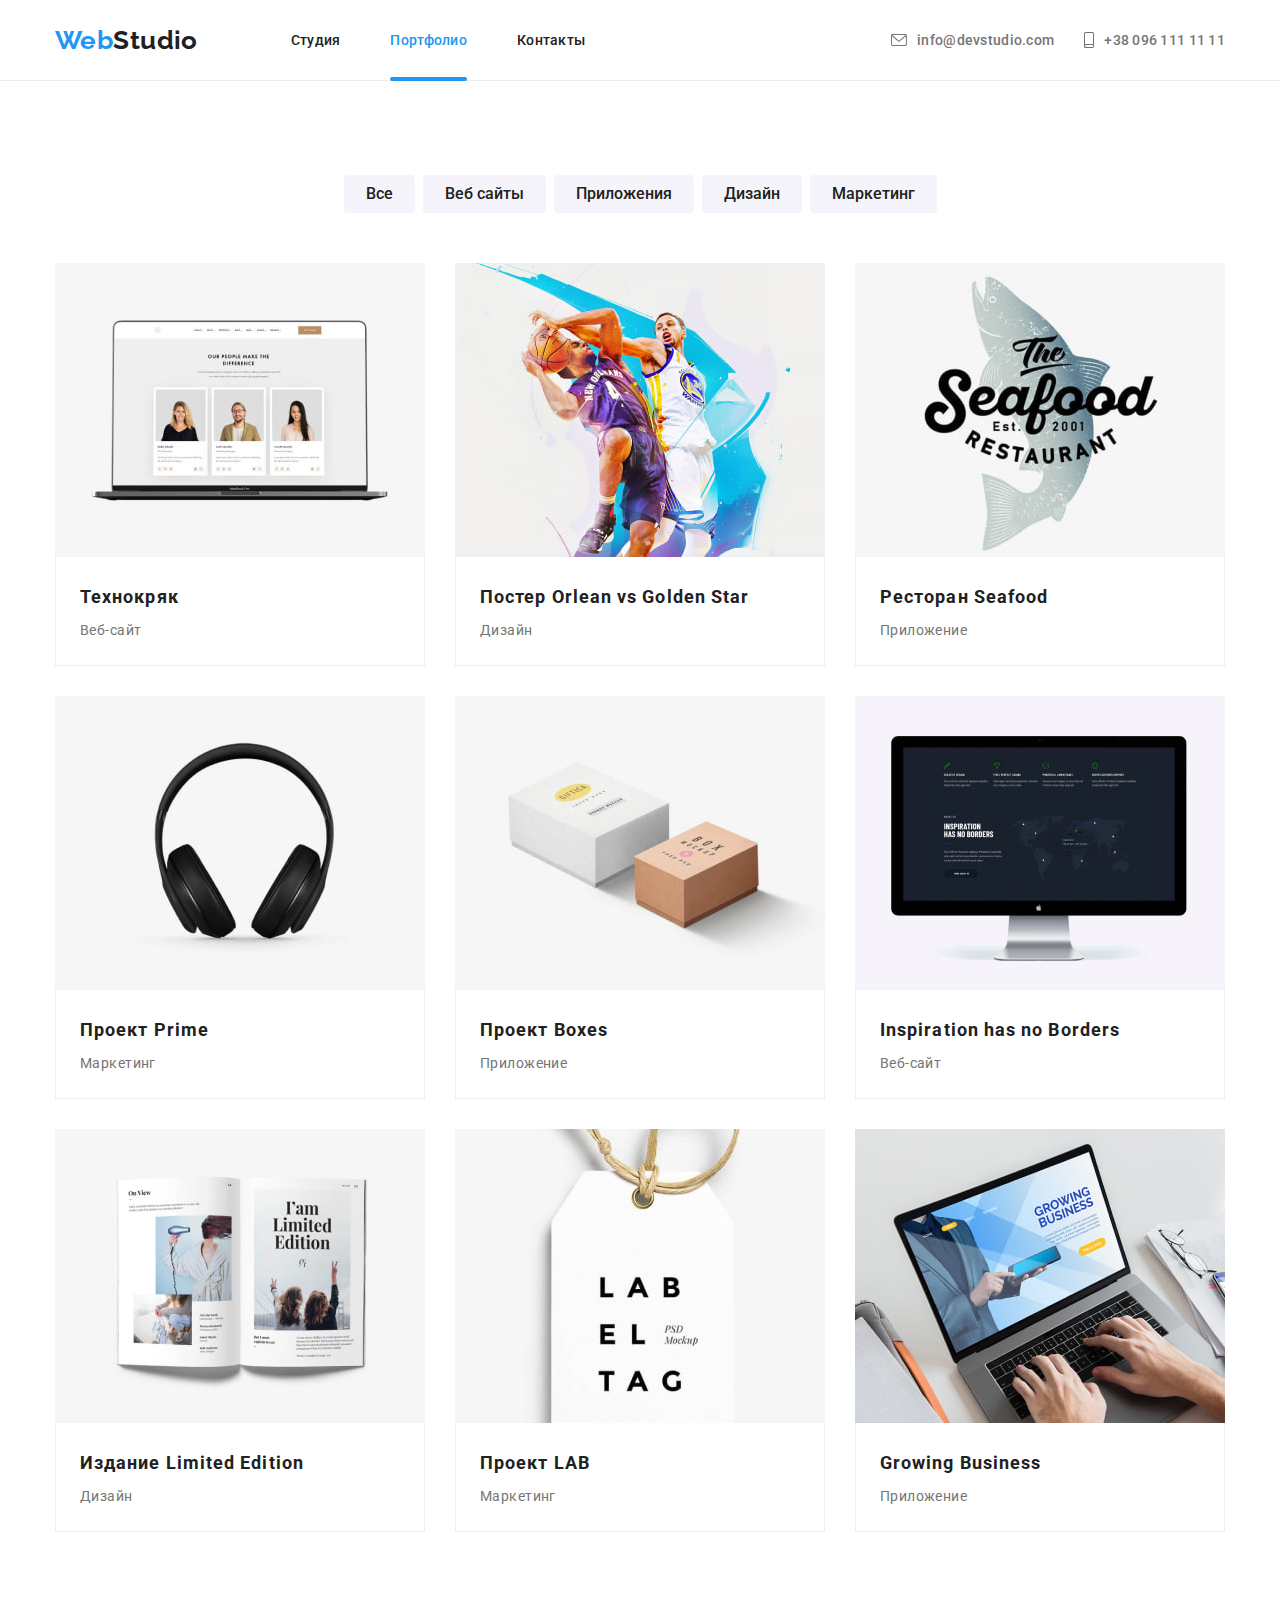
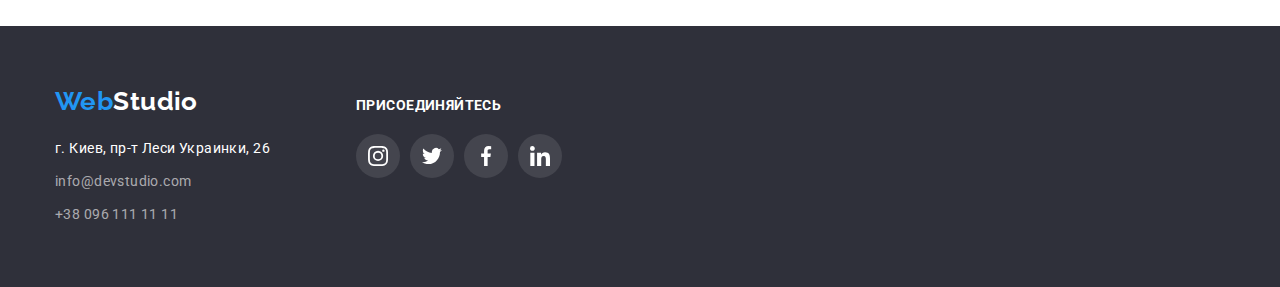
==== portfolio.html @ 764112bd "Initial commit" ====
<!DOCTYPE html>
<html lang="ru">
  <head>
    <meta charset="UTF-8" />
    <meta http-equiv="X-UA-Compatible" content="IE=edge" />
    <meta name="viewport" content="width=device-width, initial-scale=1.0" />
    <title>Портфолио</title>
    <link
      href="https://fonts.googleapis.com/css2?family=Raleway:wght@700&family=Roboto:wght@400;500;700;900&display=swap"
      rel="stylesheet"
    />
    <link
      rel="stylesheet"
      href="https://cdnjs.cloudflare.com/ajax/libs/modern-normalize/1.1.0/modern-normalize.min.css"
    />
    <link rel="stylesheet" href="./css/styles.css" />
  </head>
  <body class="body">
    <header class="headder">
      <div class="container header-nav">
        <nav class="nav">
          <a class="logo" href="index.html"
            ><span class="accent-logo" lang="en">Web</span><span lang="en">Studio</span>
          </a>

          <ul class="site-nav">
            <li class="nav-item"><a class="link" href="./index.html">Студия</a></li>
            <li class="nav-item"><a class="link activ" href="./portfolio.html">Портфолио</a></li>
            <li class="nav-item"><a class="link" href="">Контакты</a></li>
          </ul>
        </nav>
        <ul class="contact">
          <li class="contact-item">
            <a class="link" href="emailto:info@devstudio.com" lang="en">
              <svg class="contact-icon" width="16" height="12">
                <use href="./images/icons.svg#icon-mail"></use></svg
              >info@devstudio.com</a
            >
          </li>
          <li class="contact-item">
            <a class="link" href="tel:+380961111111"
              ><svg class="contact-icon" width="10" height="16">
                <use href="./images/icons.svg#icon-smartphone"></use></svg
              >+38 096 111 11 11</a
            >
          </li>
        </ul>
      </div>
    </header>

    <main>
      <section class="portfolio-nav">
        <div class="container">
          <!--скрытый заголовок секции-->
          <h1 class="visually-hidden">Наши проекты</h1>
          <ul class="portfolio-button">
            <li class="item"><button class="button" type="button">Все</button></li>
            <li class="item"><button class="button" type="button">Веб сайты</button></li>
            <li class="item"><button class="button" type="button">Приложения</button></li>
            <li class="item"><button class="button" type="button">Дизайн</button></li>
            <li class="item"><button class="button" type="button">Маркетинг</button></li>
          </ul>

          <ul class="project">
            <li class="card">
              <a class="portfolio" href="">
                <div class="thumb">
                  <img
                    class="img"
                    src="./images/tehnokriak.jpg"
                    alt="Фото на мониторе ноутбука"
                    width="370"
                    height="294"
                  />
                  <p class="img-dropdown">
                    Ресурс предлагает комплексные предложения с разным уровнем функционала и
                    сервисов. Все это позволит посетителю получить исчерпывающие сведения о компании
                    или частном лице.
                  </p>
                </div>
                <div class="project-card">
                  <h2 class="title-project">Технокряк</h2>
                  <p class="title-one">Веб-сайт</p>
                </div>
              </a>
            </li>
            <li class="card">
              <a class="portfolio" href="">
                <div class="thumb">
                  <img
                    class="img"
                    src="./images/basketbol.jpg"
                    alt="Два баскетболиста в прыжке с мячом"
                    width="370"
                    height="294"
                  />
                  <p class="img-dropdown">
                    Ресурс предлагает комплексные предложения с разным уровнем функционала и
                    сервисов. Все это позволит посетителю получить исчерпывающие сведения о компании
                    или частном лице.
                  </p>
                </div>
                <div class="project-card">
                  <h2 class="title-project">Постер <span lang="en">Orlean vs Golden Star</span></h2>
                  <p class="title-one">Дизайн</p>
                </div>
              </a>
            </li>
            <li class="card">
              <a class="portfolio" href="">
                <div class="thumb">
                  <img
                    class="img"
                    src="./images/seafood.jpg"
                    alt="Эмблема ресторана"
                    width="370"
                    height="294"
                  />
                  <p class="img-dropdown">
                    Ресурс предлагает комплексные предложения с разным уровнем функционала и
                    сервисов. Все это позволит посетителю получить исчерпывающие сведения о компании
                    или частном лице.
                  </p>
                </div>
                <div class="project-card">
                  <h2 class="title-project">Ресторан <span lang="en">Seafood</span></h2>
                  <p class="title-one">Приложение</p>
                </div>
              </a>
            </li>
            <li class="card">
              <a class="portfolio" href="">
                <div class="thumb">
                  <img
                    class="img"
                    src="./images/headphone.jpg"
                    alt="Наушники"
                    width="370"
                    height="294"
                  />
                  <p class="img-dropdown">
                    Ресурс предлагает комплексные предложения с разным уровнем функционала и
                    сервисов. Все это позволит посетителю получить исчерпывающие сведения о компании
                    или частном лице.
                  </p>
                </div>
                <div class="project-card">
                  <h2 class="title-project">Проект <span lang="en">Prime</span></h2>
                  <p class="title-one">Маркетинг</p>
                </div>
              </a>
            </li>
            <li class="card">
              <a class="portfolio" href="">
                <div class="thumb">
                  <img class="img" src="./images/box.jpg" alt="Коробки" width="370" height="294" />
                  <p class="img-dropdown">
                    Ресурс предлагает комплексные предложения с разным уровнем функционала и
                    сервисов. Все это позволит посетителю получить исчерпывающие сведения о компании
                    или частном лице.
                  </p>
                </div>
                <div class="project-card">
                  <h2 class="title-project">Проект <span lang="en">Boxes</span></h2>
                  <p class="title-one">Приложение</p>
                </div>
              </a>
            </li>
            <li class="card">
              <a class="portfolio" href="">
                <div class="thumb">
                  <img
                    class="img"
                    src="./images/monitor.jpg"
                    alt="Монитор"
                    width="370"
                    height="294"
                  />
                  <p class="img-dropdown">
                    Ресурс предлагает комплексные предложения с разным уровнем функционала и
                    сервисов. Все это позволит посетителю получить исчерпывающие сведения о компании
                    или частном лице.
                  </p>
                </div>
                <div class="project-card">
                  <h2 class="title-project" lang="en">Inspiration has no Borders</h2>
                  <p class="title-one">Веб-сайт</p>
                </div>
              </a>
            </li>
            <li class="card">
              <a class="portfolio" href="">
                <div class="thumb">
                  <img
                    class="img"
                    src="./images/book.jpg"
                    alt="Раскрытая книга"
                    width="370"
                    height="294"
                  />
                  <p class="img-dropdown">
                    Ресурс предлагает комплексные предложения с разным уровнем функционала и
                    сервисов. Все это позволит посетителю получить исчерпывающие сведения о компании
                    или частном лице.
                  </p>
                </div>
                <div class="project-card">
                  <h2 class="title-project">Издание <span lang="en">Limited Edition</span></h2>
                  <p class="title-one">Дизайн</p>
                </div>
              </a>
            </li>
            <li class="card">
              <a class="portfolio" href="">
                <div class="thumb">
                  <img class="img" src="./images/lab.jpg" alt="Бирка" width="370" height="294" />
                  <p class="img-dropdown">
                    Ресурс предлагает комплексные предложения с разным уровнем функционала и
                    сервисов. Все это позволит посетителю получить исчерпывающие сведения о компании
                    или частном лице.
                  </p>
                </div>
                <div class="project-card">
                  <h2 class="title-project">Проект <span lang="en">LAB</span></h2>
                  <p class="title-one">Маркетинг</p>
                </div>
              </a>
            </li>
            <li class="card">
              <a class="portfolio" href="">
                <div class="thumb">
                  <img
                    class="img"
                    src="./images/laptop.jpg"
                    alt="Человек работает за ноутбуком"
                    width="370"
                    height="294"
                  />
                  <p class="img-dropdown">
                    Ресурс предлагает комплексные предложения с разным уровнем функционала и
                    сервисов. Все это позволит посетителю получить исчерпывающие сведения о компании
                    или частном лице.
                  </p>
                </div>
                <div class="project-card">
                  <h2 class="title-project" lang="en">Growing Business</h2>
                  <p class="title-one">Приложение</p>
                </div>
              </a>
            </li>
          </ul>
        </div>
      </section>
    </main>

    <footer class="footer">
      <div class="container footer-container">
        <div class="footer-address">
          <a class="logo" href="index.html"
            ><span class="accent-logo" lang="en">Web</span><span lang="en">Studio</span>
          </a>
          <address class="address">
            <p class="location">г. Киев, пр-т Леси Украинки, 26</p>
            <ul class="address-footer">
              <li class="footer-link">
                <a class="link" href="emailto:info@devstudio.com" lang="en">info@devstudio.com</a>
              </li>
              <li class="footer-link">
                <a class="link" href="tel:+380961111111">+38 096 111 11 11</a>
              </li>
            </ul>
          </address>
        </div>

        <div class="join">
          <h2 class="join-title">присоединяйтесь</h2>
          <ul class="socials">
            <li class="social-item footter-item">
              <a href="https://www.instagram.com/" class="social-links"
                ><svg class="socials-icon footter-icon" width="20" height="20">
                  <use href="./images/icons.svg#icon-instagram"></use></svg
              ></a>
            </li>
            <li class="social-item footter-item">
              <a href="https://twitter.com/" class="social-links"
                ><svg class="socials-icon footter-icon" width="20" height="20">
                  <use href="./images/icons.svg#icon-twitter"></use></svg
              ></a>
            </li>
            <li class="social-item footter-item">
              <a href="https://www.facebook.com/" class="social-links"
                ><svg class="socials-icon footter-icon" width="20" height="20">
                  <use href="./images/icons.svg#icon-facebook"></use></svg
              ></a>
            </li>
            <li class="social-item footter-item">
              <a href="https://www.linkedin.com/" class="social-links"
                ><svg class="socials-icon footter-icon" width="20" height="20">
                  <use href="./images/icons.svg#icon-linkedin"></use></svg
              ></a>
            </li>
          </ul>
        </div>
      </div>
    </footer>
  </body>
</html>
---- css/styles.css ----
:root {
  --primary-text-color: #757575;
  --title-text-color: #212121;
  --accent-color: #2196f3;
  --primary-white-color: #ffffff;
  --background-second-color: #f5f4fa;
  --address-footer-color: rgba(255, 255, 255, 0.6);
  --background-hero-footer: #2f303a;
  --border-hedder-color: #ececec;
  --border-cards-portfolio: #eeeeee;
  --button-focus-color: #188ce8;
  --box-shadow-port: 0px 3px 1px rgba(0, 0, 0, 0.1), 0px 1px 2px rgba(0, 0, 0, 0.08),
    0px 2px 2px rgba(0, 0, 0, 0.12);
  --backgroud-hero: #c4c4c4;
  --icon-color: #afb1b8;
  --footer-social-color: rgba(255, 255, 255, 0.1);
  --background-work-desc: rgba(47, 48, 58, 0.8);
  --background-portfolio-img: rgba(33, 150, 243, 0.9);
  --background-backdrop: rgba(0, 0, 0, 0.2);
  --box-shadow-modal: 0px 1px 3px rgba(0, 0, 0, 0.12), 0px 1px 1px rgba(0, 0, 0, 0.14),
    0px 2px 1px rgba(0, 0, 0, 0.2);
  --border-model-button: rgba(0, 0, 0, 0.1);
}

h1,
h2,
h3,
p,
ul {
  margin-top: 0;
  margin-bottom: 0;
  padding-left: 0;
}
.body {
  font-family: roboto, sans-serif;
  font-size: 14px;
  line-height: 1.71;
  letter-spacing: 0.03em;
  background-color: var(--primary-white-color);
  color: var(--primary-text-color);
}

ul {
  list-style: none;
}

.container {
  margin-left: auto;
  margin-right: auto;
  width: 1200px;
  padding-left: 15px;
  padding-right: 15px;
}

/*Шапка сайта*/
.header-nav {
  display: flex;
  align-items: center;
}
.nav {
  display: flex;
  align-items: center;
}
.site-nav {
  display: flex;
  margin-left: 93px;
}

.nav-item + .nav-item {
  margin-left: 50px;
}

.contact {
  display: flex;
  margin-left: auto;
}

.contact-item + .contact-item {
  margin-left: 30px;
}

.headder {
  border-bottom: 1px solid var(--border-hedder-color);
}

.headder .logo {
  padding-top: 25px;
  padding-bottom: 24px;
}
.logo {
  font-family: raleway, sans-serif;
  font-weight: 700;
  font-size: 26px;
  line-height: 1.19;
  text-decoration: none;
  color: var(--title-text-color);

  transition: color 250ms cubic-bezier(0.4, 0, 0.2, 1);
}

.logo:hover,
.logo:focus {
  color: var(--accent-color);
}

.accent-logo {
  color: var(--accent-color);
}

.site-nav .link {
  display: block;
  padding-top: 32px;
  padding-bottom: 32px;
  font-weight: 500;
  line-height: 1.17;
  letter-spacing: 0.02em;
  text-decoration: none;
  color: var(--title-text-color);

  transition: color 250ms cubic-bezier(0.4, 0, 0.2, 1);
}

.site-nav .link:hover,
.site-nav .link:focus {
  color: var(--accent-color);
}
.contact .link {
  display: block;
  font-weight: 500;
  line-height: 1.17;
  letter-spacing: 0.02em;
  text-decoration: none;
  color: var(--primary-text-color);

  transition: color 250ms cubic-bezier(0.4, 0, 0.2, 1);
}
.contact .link:hover,
.contact .link:focus {
  color: var(--accent-color);
}
.site-nav .activ {
  color: var(--accent-color);
}

.nav-item {
  position: relative;
}

.site-nav .activ::after {
  position: absolute;
  content: '';
  height: 4px;
  width: 100%;
  left: 0;
  bottom: -1px;
  /* margin: 0;
  padding: 0; */
  border-radius: 2px;
  background-color: var(--accent-color);
}

.contact-item {
  display: flex;
  align-items: center;
}
.contact-item .link {
  display: flex;
  align-items: center;
  padding-top: 32px;
  padding-bottom: 32px;
}

.contact .contact-icon {
  margin-right: 10px;
  fill: currentColor;
}

/*секция hero*/
.hero {
  margin-left: auto;
  margin-right: auto;
  padding-top: 200px;
  padding-bottom: 200px;
  background-image: linear-gradient(to right, rgba(47, 48, 58, 0.4), rgba(47, 48, 58, 0.4)),
    url(../images/hero-background.jpg);
  background-repeat: no-repeat;
  background-position: center;
  background-size: cover;
  height: 600px;
  max-width: 1600px;
  text-align: center;
  background-color: var(--backgroud-hero);
}

.hero-title {
  margin-bottom: 30px;
  font-weight: 900;
  font-size: 44px;
  line-height: 1.36;
  letter-spacing: 0.06em;
  text-transform: uppercase;
  color: var(--primary-white-color);
}
.button-hero {
  display: inline-block;
  width: 200px;
  height: 50px;
  border: none;
  border-radius: 4px;

  font-family: inherit;
  font-weight: 700;
  font-size: 16px;
  line-height: 1.88;
  letter-spacing: 0.06em;
  cursor: pointer;
  box-shadow: 0px 4px 4px rgba(0, 0, 0, 0.15);
  background-color: var(--accent-color);
  color: var(--primary-white-color);

  transition: background-color 250ms cubic-bezier(0.4, 0, 0.2, 1);
}
.button-hero:hover,
.button-hero:focus {
  background-color: var(--button-focus-color);
}

/*секция benefits*/
.feature-list {
  display: flex;
}
.feature-list .item + .item {
  margin-left: 30px;
}

.benefits {
  padding-top: 94px;
  padding-bottom: 94px;
}
.visually-hidden {
  position: absolute;
  width: 1px;
  height: 1px;
  margin: -1px;
  border: 0;
  padding: 0;
  white-space: nowrap;
  clip-path: inset(100%);
  clip: rect(0 0 0 0);
  overflow: hidden;
}

.feature {
  display: flex;
  align-items: center;
  justify-content: center;
  background-color: var(--background-second-color);
  width: 270px;
  height: 120px;
  margin-bottom: 30px;
}

.feature-list .item {
  width: 270px;
}
.feature-list .title {
  font-weight: 700;
  font-size: 14px;
  line-height: 1.14;
  text-transform: uppercase;
  margin-bottom: 10px;
}

/*секция work*/
.work-img {
  display: flex;
  max-width: 100%;
}
.work-img .item + .item {
  margin-left: 30px;
}
.work {
  padding-bottom: 94px;
}

.section-title {
  font-weight: 700;
  font-size: 36px;
  line-height: 1.17;
  margin-bottom: 50px;
}
.work .thumb {
  position: relative;
}

.img-desc {
  display: flex;
  justify-content: center;
  align-items: center;
  position: absolute;
  left: 0;
  bottom: 0;
  width: 100%;
  height: 70px;
  background-color: var(--background-work-desc);

  font-weight: 700;
  line-height: 1.14;
  text-transform: uppercase;
  color: var(--primary-white-color);
}

/*секция our-team*/
.team {
  display: flex;
}
.photo + .photo {
  margin-left: 30px;
}
.our-team {
  padding-top: 94px;
  padding-bottom: 94px;
  background-color: var(--background-second-color);
}
.section-title {
  text-align: center;
  margin-bottom: 50px;
  color: var(--title-text-color);
}
.photo {
  width: 270px;
  box-shadow: 0px 1px 3px rgba(0, 0, 0, 0.12), 0px 1px 1px rgba(0, 0, 0, 0.14),
    0px 2px 1px rgba(0, 0, 0, 0.2);
}
.img {
  display: block;
  max-width: 100%;
  height: auto;
}
.team-photo {
  padding: 30px 32px;
  border-radius: 0px 0px 4px 4px;
  background-color: var(--primary-white-color);
}
.team .title {
  font-weight: 500;
  font-size: 16px;
  line-height: 1.19;
  margin-bottom: 10px;
  text-align: center;
  color: var(--title-text-color);
}
.team .position {
  font-size: 16px;
  line-height: 1.19;
  text-align: center;
  margin-bottom: 16px;
}
.feature-list .title {
  color: var(--title-text-color);
}

.socials {
  display: flex;
  width: 206px;
  height: 44px;
}

.social-item:not(:last-child) {
  margin-right: 10px;
}

.social-links {
  display: flex;
  justify-content: center;
  align-items: center;
  border-radius: 50%;
  width: 44px;
  height: 44px;
  fill: var(--icon-color);

  transition: fill 250ms cubic-bezier(0.4, 0, 0.2, 1),
    background-color 250ms cubic-bezier(0.4, 0, 0.2, 1);
}
.social-links:hover,
.social-links:focus {
  fill: var(--primary-white-color);
  background-color: var(--accent-color);
}

/*clients*/
.clients {
  padding-top: 94px;
  padding-bottom: 94px;
}
.clients-list {
  display: flex;
  justify-content: center;
  align-items: center;
}

.clients-links {
  display: flex;
  border: 1px solid var(--icon-color);
  border-radius: 4px;
  width: 170px;
  height: 92px;
  justify-content: center;
  align-items: center;
  fill: var(--icon-color);

  transition: fill 250ms cubic-bezier(0.4, 0, 0.2, 1), border 250ms cubic-bezier(0.4, 0, 0.2, 1);
}
.clients-item:not(:last-child) {
  margin-right: 30px;
}

.clients-links:hover,
.clients-links:focus {
  border: 1px solid var(--accent-color);
  fill: var(--accent-color);
}

/*footer*/
.footer-container {
  display: flex;
  align-items: baseline;
}
.footer-address {
  margin-right: 70px;
  width: 231px;
}

.footer .logo {
  display: block;
  margin-bottom: 20px;
  color: var(--primary-white-color);

  transition: color 250ms cubic-bezier(0.4, 0, 0.2, 1);
}
.footer .logo:hover,
.footer .logo:focus {
  color: var(--accent-color);
}
.footer {
  padding-top: 60px;
  padding-bottom: 60px;
  background-color: var(--background-hero-footer);
}
.address {
  font-style: normal;
}

.footer .location {
  margin-bottom: 9px;
  color: var(--primary-white-color);
}
.address-footer .link {
  display: inline-block;
  text-decoration: none;
  /* margin-bottom: 9px; */
  color: var(--address-footer-color);

  transition: color 250ms cubic-bezier(0.4, 0, 0.2, 1);
}
.address-footer .link:hover,
.address-footer .link:focus {
  color: var(--accent-color);
}
.footer-link:not(:last-child) {
  margin-bottom: 9px;
}

.join-title {
  margin-bottom: 20px;
  color: var(--primary-white-color);
  font-weight: 700;
  font-size: 14px;
  line-height: 1.14;
  text-transform: uppercase;
}

.footter-item {
  border-radius: 50%;
  background-color: var(--footer-social-color);
}
.footter-icon {
  fill: var(--primary-white-color);
}

/*Страница Портфолио*/

.portfolio-nav {
  padding-top: 94px;
  padding-bottom: 94px;
}
.portfolio {
  text-decoration: none;
}
/*кнопки навигации портфолио*/
.portfolio-button {
  display: flex;
  justify-content: center;
  margin-bottom: 50px;
}
.portfolio-button .item + .item {
  margin-left: 8px;
}

.portfolio-nav .button {
  border: none;
  border-radius: 4px;
  font-family: inherit;
  font-weight: 500;
  font-size: 16px;
  line-height: 1.63;
  cursor: pointer;
  text-align: center;
  padding: 6px 22px;
  display: block;
  background-color: var(--background-second-color);
  color: var(--title-text-color);

  transition: background-color 250ms cubic-bezier(0.4, 0, 0.2, 1),
    color 250ms cubic-bezier(0.4, 0, 0.2, 1), box-shadow 250ms cubic-bezier(0.4, 0, 0.2, 1);
}
.portfolio-nav .button:hover,
.portfolio-nav .button:focus {
  background-color: var(--accent-color);
  color: var(--primary-white-color);
  box-shadow: var(--box-shadow-port);
}

/*секция картинок-ссылок*/
.project {
  display: flex;
  flex-wrap: wrap;
}

.project .card {
  width: calc((100% - 60px) / 3);
  margin-right: 30px;
  margin-bottom: 30px;
}

.card .portfolio {
  display: block;

  transition: box-shadow 250ms cubic-bezier(0.4, 0, 0.2, 1);
}

.card .portfolio:hover,
.card .portfolio:focus {
  box-shadow: 0px 1px 1px rgba(0, 0, 0, 0.12), 0px 4px 4px rgba(0, 0, 0, 0.06),
    1px 4px 6px rgba(0, 0, 0, 0.16);
}

.project .card:nth-child(3n) {
  margin-right: 0;
}
.project .card:nth-last-child(-n + 3) {
  margin-bottom: 0px;
}

.project .title-project {
  font-size: 18px;
  line-height: 2;
  letter-spacing: 0.06em;
  margin-bottom: 4px;
  color: var(--title-text-color);
}
.project .title-one {
  color: var(--primary-text-color);
}
.project-card {
  padding: 22px 24px;
  border-left: 1px solid var(--border-cards-portfolio);
  border-right: 1px solid var(--border-cards-portfolio);
  border-bottom: 1px solid var(--border-cards-portfolio);
}
.portfolio .thumb {
  position: relative;
  overflow: hidden;
}

.img-dropdown {
  position: absolute;
  display: flex;
  justify-content: center;
  align-items: center;
  padding: 63px 24px;
  top: 0;
  left: 0;
  width: 100%;
  height: 100%;
  background-color: var(--background-portfolio-img);
  font-size: 18px;
  line-height: 1.56;
  color: var(--primary-white-color);

  transform: translateY(100%);
  transition: transform 250ms cubic-bezier(0.4, 0, 0.2, 1);
}
.card .portfolio:hover .img-dropdown,
.card .portfolio:focus .img-dropdown {
  transform: translateY(0);
}

/*модальное окно*/
.backdrop {
  position: fixed;
  top: 0;
  left: 0;
  width: 100%;
  height: 100%;
  background-color: var(--background-backdrop);
  opacity: 1;

  transition: opacity 250ms cubic-bezier(0.4, 0, 0.2, 1),
    visibility 250ms cubic-bezier(0.4, 0, 0.2, 1);
}
.backdrop.is-hidden {
  visibility: hidden;
  opacity: 0;
  pointer-events: none;
}

.backdrop.is-hidden .modal {
  transform: translate(-50%, -50%) scale(0);
}

.modal {
  position: absolute;
  top: 50%;
  left: 50%;
  min-width: 528px;
  min-height: 581px;
  background-color: var(--primary-white-color);
  box-shadow: var(--box-shadow-modal);
  border-radius: 4px;
  opacity: 1;

  transform: translate(-50%, -50%) scale(1);
  transition: transform 250ms cubic-bezier(0.4, 0, 0.2, 1);
}

.modal-button {
  position: absolute;
  padding: 0;
  top: 8px;
  right: 8px;
  width: 30px;
  height: 30px;
  border: 1px solid var(--border-model-button);
  border-radius: 50%;
  background-color: var(--primary-white-color);
  cursor: pointer;
}
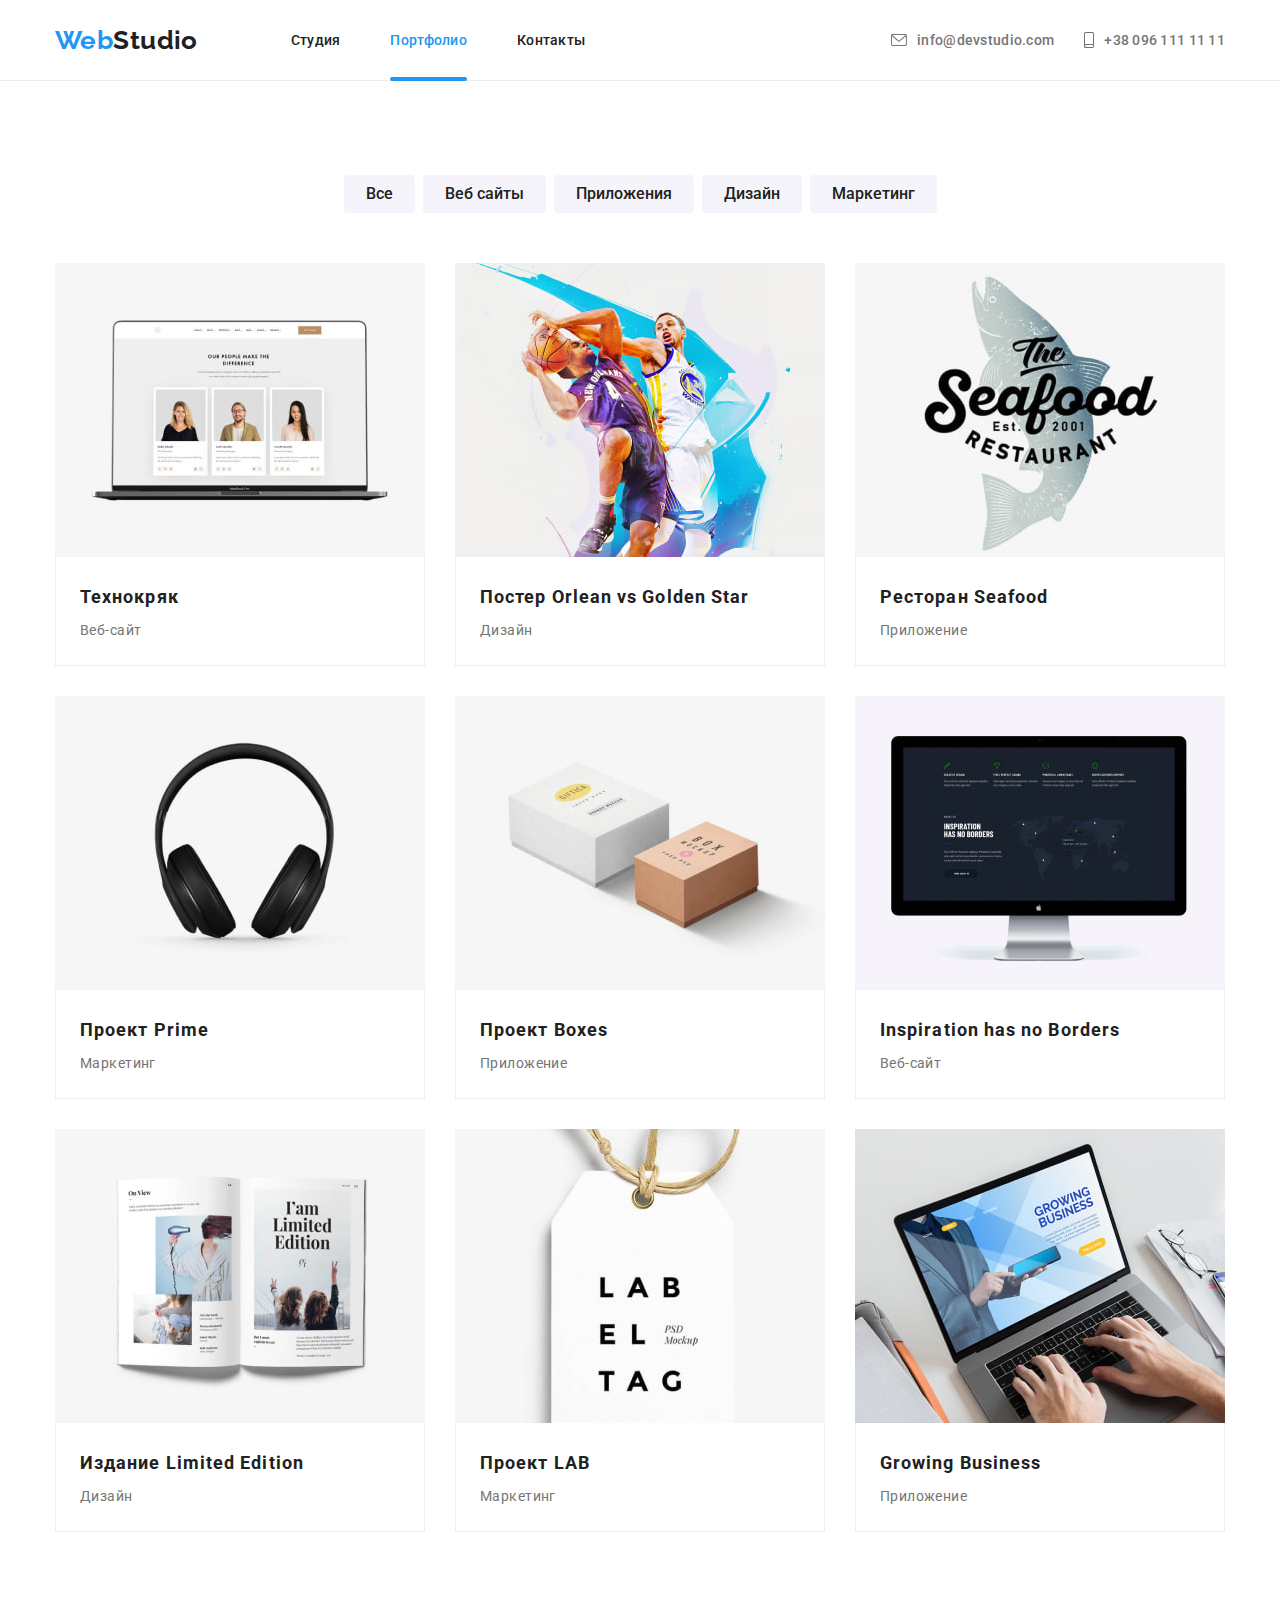
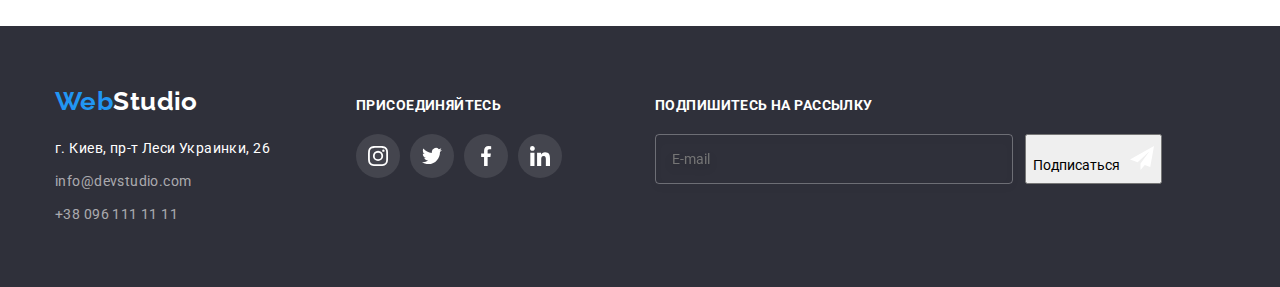
==== commit 3e6b1eb9: "разметила формы футтера и модалки" ====
--- a/portfolio.html
+++ b/portfolio.html
@@ -301,6 +301,26 @@
             </li>
           </ul>
         </div>
+
+        <form name="footter-mail">
+          <p class="join-title">Подпишитесь на рассылку</p>
+
+          <div class="footter-group" role="group">
+            <label for="user_email"></label>
+            <input
+              class="footter-mail"
+              type="email"
+              name="email"
+              id="user_email"
+              placeholder="E-mail"
+            />
+            <button class="button footter-buttom" type="submit">
+              Подписаться<svg class="footer-icon" width="24" height="24">
+                <use href="./images/icons.svg#icon-footter-send"></use>
+              </svg>
+            </button>
+          </div>
+        </form>
       </div>
     </footer>
   </body>
--- a/css/styles.css
+++ b/css/styles.css
@@ -20,6 +20,9 @@
   --box-shadow-modal: 0px 1px 3px rgba(0, 0, 0, 0.12), 0px 1px 1px rgba(0, 0, 0, 0.14),
     0px 2px 1px rgba(0, 0, 0, 0.2);
   --border-model-button: rgba(0, 0, 0, 0.1);
+  --background
+  --border-footter-mail: rgba(255, 255, 255, 0.3);
+--button-shadow: 0px 4px 4px rgba(0, 0, 0, 0.15);
 }
 
 h1,
@@ -116,7 +119,6 @@
   letter-spacing: 0.02em;
   text-decoration: none;
   color: var(--title-text-color);
-
   transition: color 250ms cubic-bezier(0.4, 0, 0.2, 1);
 }
 
@@ -131,7 +133,6 @@
   letter-spacing: 0.02em;
   text-decoration: none;
   color: var(--primary-text-color);
-
   transition: color 250ms cubic-bezier(0.4, 0, 0.2, 1);
 }
 .contact .link:hover,
@@ -153,9 +154,7 @@
   width: 100%;
   left: 0;
   bottom: -1px;
-  /* margin: 0;
-  padding: 0; */
-  border-radius: 2px;
+   border-radius: 2px;
   background-color: var(--accent-color);
 }
 
@@ -202,24 +201,23 @@
   color: var(--primary-white-color);
 }
 .button-hero {
-  display: inline-block;
+ padding: 0;
   width: 200px;
   height: 50px;
   border: none;
   border-radius: 4px;
-
-  font-family: inherit;
+  cursor: pointer;
   font-weight: 700;
   font-size: 16px;
   line-height: 1.88;
   letter-spacing: 0.06em;
-  cursor: pointer;
-  box-shadow: 0px 4px 4px rgba(0, 0, 0, 0.15);
   background-color: var(--accent-color);
+  box-shadow: var(--button-shadow);
   color: var(--primary-white-color);
-
   transition: background-color 250ms cubic-bezier(0.4, 0, 0.2, 1);
-}
+   /* display: inline-block; */
+   font-family: inherit; 
+ }
 .button-hero:hover,
 .button-hero:focus {
   background-color: var(--button-focus-color);
@@ -458,9 +456,7 @@
 .address-footer .link {
   display: inline-block;
   text-decoration: none;
-  /* margin-bottom: 9px; */
   color: var(--address-footer-color);
-
   transition: color 250ms cubic-bezier(0.4, 0, 0.2, 1);
 }
 .address-footer .link:hover,
@@ -470,7 +466,10 @@
 .footer-link:not(:last-child) {
   margin-bottom: 9px;
 }
-
+.join {
+  margin-right: 93px;
+  width: 206px;
+}
 .join-title {
   margin-bottom: 20px;
   color: var(--primary-white-color);
@@ -487,6 +486,35 @@
 .footter-icon {
   fill: var(--primary-white-color);
 }
+
+.footter-group {
+  display: flex;
+}
+
+.footter-mail {
+  padding: 15px 16px;
+  margin-right: 12px;
+  width: 358px;
+  height: 50px;
+  background-color: var(--background-footter-mail);
+ border: 1px solid rgba(255, 255, 255, 0.3);
+  filter: drop-shadow(0px 4px 4px rgba(0, 0, 0, 0.15));
+  border-radius: 4px;
+  transition: border 250ms cubic-bezier(0.4, 0, 0.2, 1);
+}
+.footter-mail:hover,
+.footter-mail:focus {
+  border: 1px solid var(--accent-color);
+}
+.footter-button {
+  display: flex;
+  justify-content: center;
+  align-items: center;
+  }
+.footer-icon{
+  margin-left: 10px;
+}
+
 
 /*Страница Портфолио*/
 
@@ -630,6 +658,7 @@
 }
 
 .modal {
+  padding: 40px;
   position: absolute;
   top: 50%;
   left: 50%;
@@ -645,6 +674,9 @@
 }
 
 .modal-button {
+  display: flex;
+  justify-content: center;
+  align-items: center;
   position: absolute;
   padding: 0;
   top: 8px;
@@ -656,3 +688,42 @@
   background-color: var(--primary-white-color);
   cursor: pointer;
 }
+
+.modal-title {
+  margin-bottom: 12px;
+widtho  color: var(--title-text-color);
+  font-weight: 700;
+font-size: 20px;
+line-height: 1.15;
+text-align: center;
+letter-spacing: 0.03em;
+}
+.form-field {
+  display: flex;
+  flex-direction: column;
+  margin-bottom: 10px;
+  width: 448px;
+  height: 40px;
+}
+.form-comment {
+  margin-bottom: 20px;
+}
+.form-checkbox {
+  margin-bottom: 30px;
+}
+.form-text {
+  margin-bottom: 4px;
+ font-size: 12px;
+line-height: 1.17;
+letter-spacing: 0.01em;
+color: var(--primary-text-color);
+}
+.form-license {
+  font-size: 14px;
+line-height: 1.17;
+letter-spacing: 0.03em;
+color: var(--primary-text-color);
+}
+.conditions {
+  color: var(--accent-color);
+}
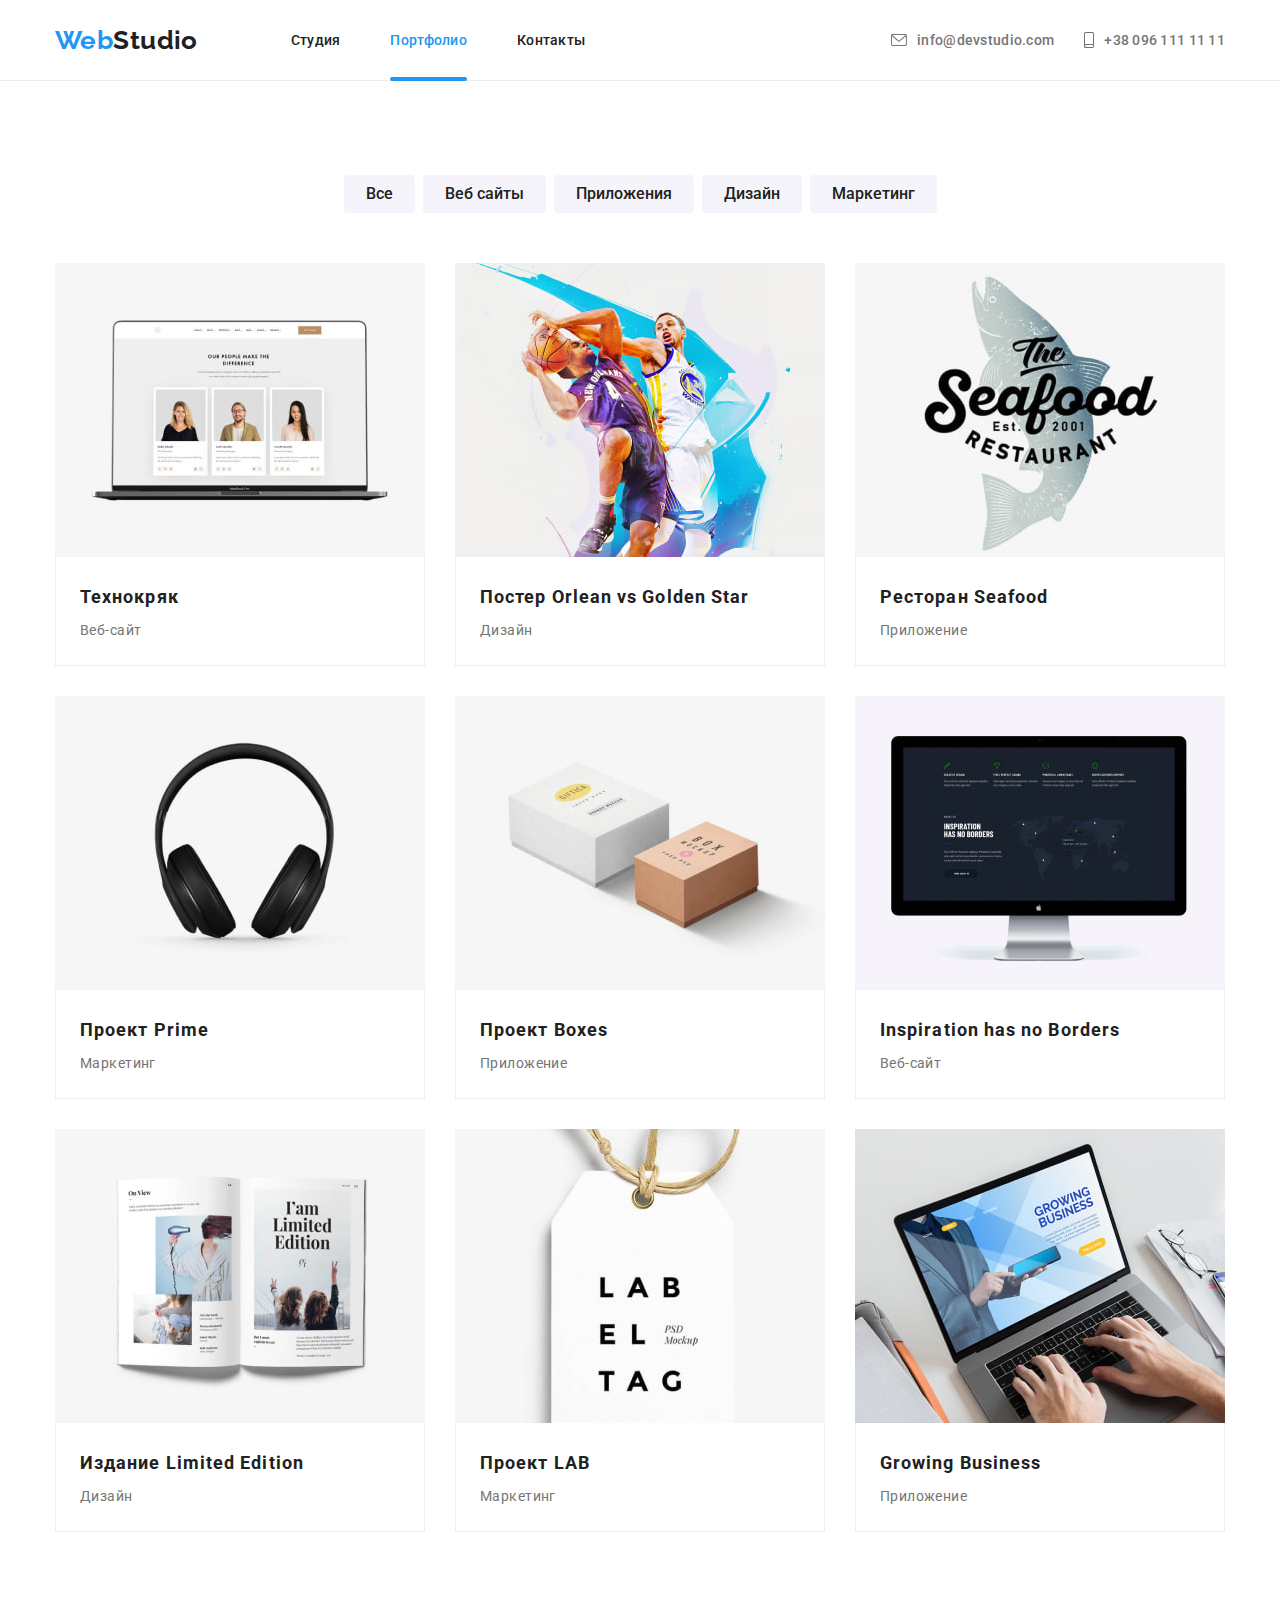
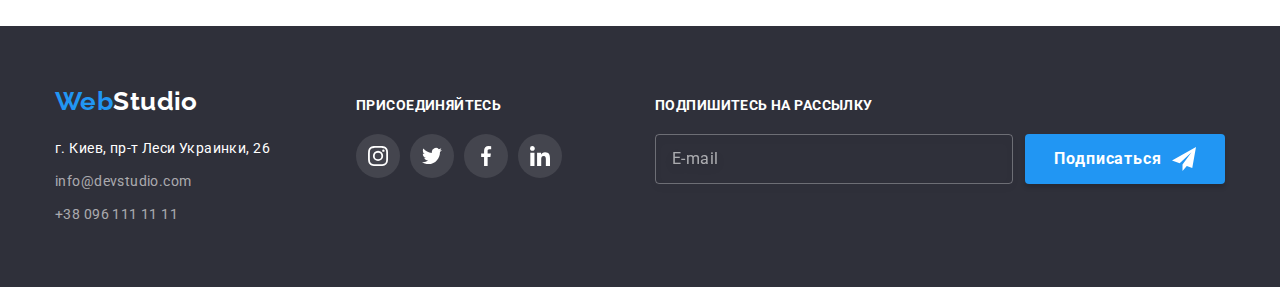
==== commit a463a1df: "выполнила стилизацию форм" ====
--- a/portfolio.html
+++ b/portfolio.html
@@ -303,18 +303,19 @@
         </div>
 
         <form name="footter-mail">
-          <p class="join-title">Подпишитесь на рассылку</p>
+          <h2 class="join-title">Подпишитесь на рассылку</h2>
 
           <div class="footter-group" role="group">
             <label for="user_email"></label>
             <input
+              required
               class="footter-mail"
               type="email"
               name="email"
               id="user_email"
               placeholder="E-mail"
             />
-            <button class="button footter-buttom" type="submit">
+            <button class="button-hero footter-button" type="submit">
               Подписаться<svg class="footer-icon" width="24" height="24">
                 <use href="./images/icons.svg#icon-footter-send"></use>
               </svg>
--- a/css/styles.css
+++ b/css/styles.css
@@ -22,8 +22,14 @@
   --border-model-button: rgba(0, 0, 0, 0.1);
   --background
   --border-footter-mail: rgba(255, 255, 255, 0.3);
---button-shadow: 0px 4px 4px rgba(0, 0, 0, 0.15);
-}
+  --button-shadow: 0px 4px 4px rgba(0, 0, 0, 0.15);
+  --border-form: rgba(33, 33, 33, 0.2);
+  --placeholder-color: rgba(117, 117, 117, 0.5);
+  --modal-button: #000000;
+  --portfolio-box-shadow: 0px 1px 1px rgba(0, 0, 0, 0.12), 0px 4px 4px rgba(0, 0, 0, 0.06),
+    1px 4px 6px rgba(0, 0, 0, 0.16);
+}
+
 
 h1,
 h2,
@@ -97,7 +103,6 @@
   line-height: 1.19;
   text-decoration: none;
   color: var(--title-text-color);
-
   transition: color 250ms cubic-bezier(0.4, 0, 0.2, 1);
 }
 
@@ -154,7 +159,7 @@
   width: 100%;
   left: 0;
   bottom: -1px;
-   border-radius: 2px;
+  border-radius: 2px;
   background-color: var(--accent-color);
 }
 
@@ -201,7 +206,7 @@
   color: var(--primary-white-color);
 }
 .button-hero {
- padding: 0;
+  padding: 0;
   width: 200px;
   height: 50px;
   border: none;
@@ -215,8 +220,7 @@
   box-shadow: var(--button-shadow);
   color: var(--primary-white-color);
   transition: background-color 250ms cubic-bezier(0.4, 0, 0.2, 1);
-   /* display: inline-block; */
-   font-family: inherit; 
+  font-family: inherit; 
  }
 .button-hero:hover,
 .button-hero:focus {
@@ -301,7 +305,6 @@
   width: 100%;
   height: 70px;
   background-color: var(--background-work-desc);
-
   font-weight: 700;
   line-height: 1.14;
   text-transform: uppercase;
@@ -376,9 +379,7 @@
   width: 44px;
   height: 44px;
   fill: var(--icon-color);
-
-  transition: fill 250ms cubic-bezier(0.4, 0, 0.2, 1),
-    background-color 250ms cubic-bezier(0.4, 0, 0.2, 1);
+  transition: fill 250ms cubic-bezier(0.4, 0, 0.2, 1), background-color 250ms cubic-bezier(0.4, 0, 0.2, 1);
 }
 .social-links:hover,
 .social-links:focus {
@@ -406,13 +407,11 @@
   justify-content: center;
   align-items: center;
   fill: var(--icon-color);
-
   transition: fill 250ms cubic-bezier(0.4, 0, 0.2, 1), border 250ms cubic-bezier(0.4, 0, 0.2, 1);
 }
 .clients-item:not(:last-child) {
   margin-right: 30px;
 }
-
 .clients-links:hover,
 .clients-links:focus {
   border: 1px solid var(--accent-color);
@@ -433,7 +432,6 @@
   display: block;
   margin-bottom: 20px;
   color: var(--primary-white-color);
-
   transition: color 250ms cubic-bezier(0.4, 0, 0.2, 1);
 }
 .footer .logo:hover,
@@ -497,10 +495,16 @@
   width: 358px;
   height: 50px;
   background-color: var(--background-footter-mail);
- border: 1px solid rgba(255, 255, 255, 0.3);
+  border: 1px solid rgba(255, 255, 255, 0.3);
   filter: drop-shadow(0px 4px 4px rgba(0, 0, 0, 0.15));
   border-radius: 4px;
   transition: border 250ms cubic-bezier(0.4, 0, 0.2, 1);
+}
+.footter-mail::placeholder {
+  font-size: 16px;
+  line-height: 1.25;
+  letter-spacing: 0.03em;
+  color: var(--address-footer-color);
 }
 .footter-mail:hover,
 .footter-mail:focus {
@@ -548,7 +552,6 @@
   display: block;
   background-color: var(--background-second-color);
   color: var(--title-text-color);
-
   transition: background-color 250ms cubic-bezier(0.4, 0, 0.2, 1),
     color 250ms cubic-bezier(0.4, 0, 0.2, 1), box-shadow 250ms cubic-bezier(0.4, 0, 0.2, 1);
 }
@@ -573,14 +576,12 @@
 
 .card .portfolio {
   display: block;
-
   transition: box-shadow 250ms cubic-bezier(0.4, 0, 0.2, 1);
 }
 
 .card .portfolio:hover,
 .card .portfolio:focus {
-  box-shadow: 0px 1px 1px rgba(0, 0, 0, 0.12), 0px 4px 4px rgba(0, 0, 0, 0.06),
-    1px 4px 6px rgba(0, 0, 0, 0.16);
+  box-shadow: var(--portfolio-box-shadow);
 }
 
 .project .card:nth-child(3n) {
@@ -625,7 +626,6 @@
   font-size: 18px;
   line-height: 1.56;
   color: var(--primary-white-color);
-
   transform: translateY(100%);
   transition: transform 250ms cubic-bezier(0.4, 0, 0.2, 1);
 }
@@ -643,9 +643,7 @@
   height: 100%;
   background-color: var(--background-backdrop);
   opacity: 1;
-
-  transition: opacity 250ms cubic-bezier(0.4, 0, 0.2, 1),
-    visibility 250ms cubic-bezier(0.4, 0, 0.2, 1);
+  transition: opacity 250ms cubic-bezier(0.4, 0, 0.2, 1), visibility 250ms cubic-bezier(0.4, 0, 0.2, 1);
 }
 .backdrop.is-hidden {
   visibility: hidden;
@@ -668,7 +666,6 @@
   box-shadow: var(--box-shadow-modal);
   border-radius: 4px;
   opacity: 1;
-
   transform: translate(-50%, -50%) scale(1);
   transition: transform 250ms cubic-bezier(0.4, 0, 0.2, 1);
 }
@@ -687,43 +684,132 @@
   border-radius: 50%;
   background-color: var(--primary-white-color);
   cursor: pointer;
+  fill: var(--modal-button);
+  transition: fill 250ms cubic-bezier(0.4, 0, 0.2, 1);
+}
+.modal-button:hover,
+.modal-button:focus {
+  fill: var(--accent-color);
 }
 
 .modal-title {
   margin-bottom: 12px;
-widtho  color: var(--title-text-color);
+  color: var(--title-text-color);
   font-weight: 700;
-font-size: 20px;
-line-height: 1.15;
-text-align: center;
-letter-spacing: 0.03em;
+  font-size: 20px;
+  line-height: 1.15;
+  text-align: center;
+  letter-spacing: 0.03em;
+}
+.form {
+  text-align: center;
 }
 .form-field {
   display: flex;
   flex-direction: column;
   margin-bottom: 10px;
-  width: 448px;
+ }
+ 
+.input {
+  padding: 12px 16px 12px 42px;
+  width: 100%;
   height: 40px;
-}
+  border: 1px solid var(--border-form);
+  border-radius: 4px;
+  cursor: pointer;
+  transition: border 250ms cubic-bezier(0.4, 0, 0.2, 1), outline-color 250ms cubic-bezier(0.4, 0, 0.2, 1), fill 250ms cubic-bezier(0.4, 0, 0.2, 1);
+} 
+
+.input:hover,
+.input:focus {
+  border: 1px solid var(--accent-color);
+  outline-color: var(--accent-color);
+  }
+
+.input:focus-within > .form-icon {
+  fill: var(--accent-color);
+} 
+.input:hover ~ .form-icon {
+  fill: var(--accent-color);
+} 
+
+.input-thumb {
+  position: relative;
+ } 
+ .form-icon {
+  position: absolute;
+  top: 50%;
+  left: 12px;
+  transform: translateY(-50%); 
+  cursor: pointer;
+  fill: var(--title-text-color);
+  transition: fill 250ms cubic-bezier(0.4, 0, 0.2, 1);
+ } 
+
+.textarea {
+  padding: 12px 16px;
+  border: 1px solid var(--border-form);
+  border-radius: 4px;
+  resize: none;
+  width: 100%;
+  height: 120px;
+  cursor: pointer;
+  transition: border 250ms cubic-bezier(0.4, 0, 0.2, 1), outline-color 250ms cubic-bezier(0.4, 0, 0.2, 1);
+}
+
+.textarea::placeholder {
+  font-size: 12px;
+  line-height: 1.17;
+  letter-spacing: 0.01em;
+  color: var(--placeholder-color);
+}
+.textarea:hover,
+.textarea:focus {
+  border: 1px solid var(--accent-color);
+  outline-color: var(--accent-color);
+  }
 .form-comment {
   margin-bottom: 20px;
 }
 .form-checkbox {
   margin-bottom: 30px;
 }
+.icon-check{
+  margin-right: 4px; 
+  width: 16px;
+  height: 15px;
+  border: 2px solid var(--title-text-color);
+  border-radius: 2px;
+}
+.license:checked + .icon-check{
+  background-color: var(--accent-color);
+  border-color: var(--accent-color);
+  background-origin: border-box;
+}
 .form-text {
+  text-align: left;
   margin-bottom: 4px;
- font-size: 12px;
-line-height: 1.17;
-letter-spacing: 0.01em;
-color: var(--primary-text-color);
+  font-size: 12px;
+  line-height: 1.17;
+  letter-spacing: 0.01em;
+  color: var(--primary-text-color);
 }
 .form-license {
+  display: flex;
+  align-items: center;
+  justify-content: center;
   font-size: 14px;
-line-height: 1.17;
-letter-spacing: 0.03em;
-color: var(--primary-text-color);
+  line-height: 1.17;
+  letter-spacing: 0.03em;
+  color: var(--primary-text-color);
+  cursor: pointer;
 }
 .conditions {
   color: var(--accent-color);
-}
+  text-decoration-line: underline;
+}
+
+.license {
+  appearance:none;
+  position: absolute;
+}